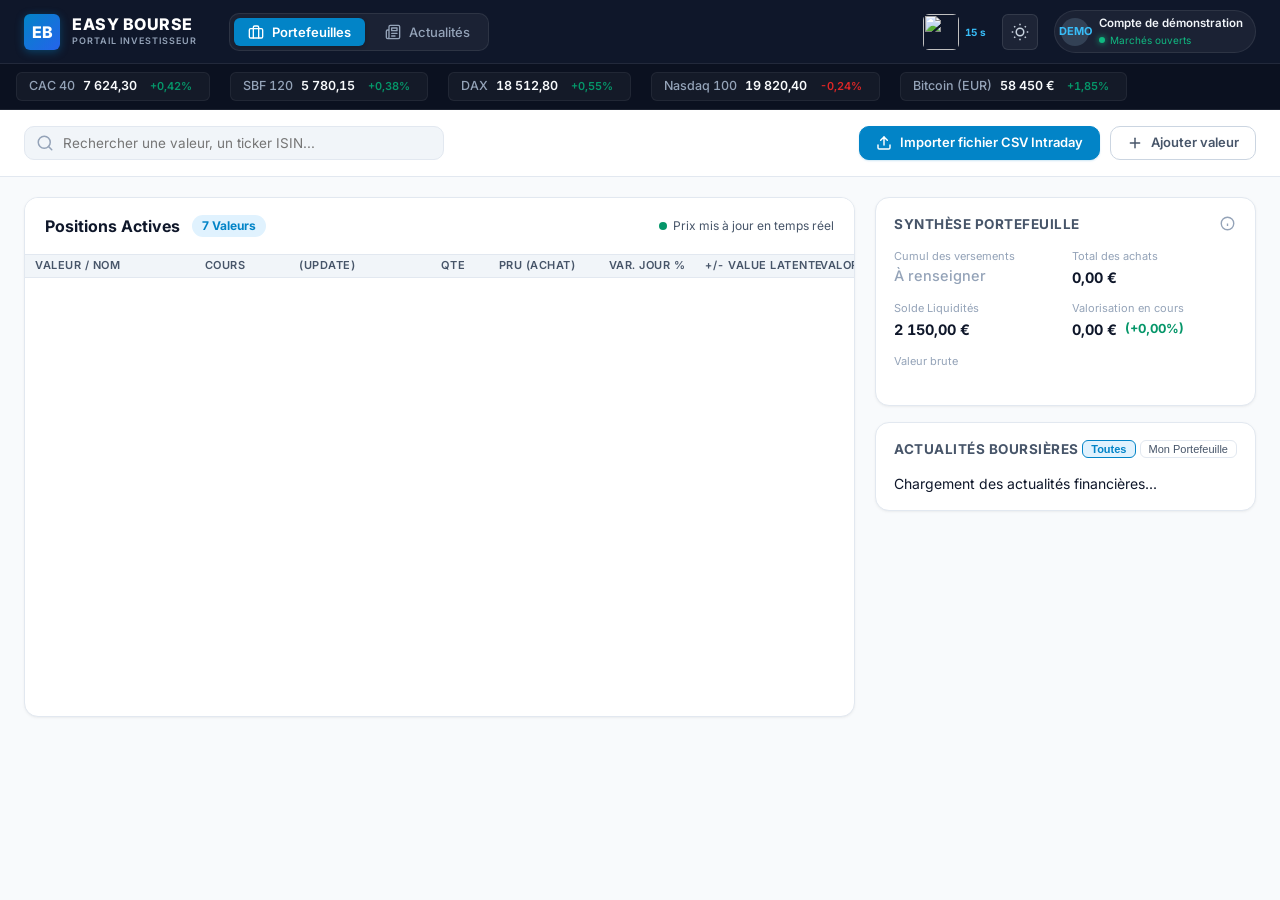
==== index.html @ 6bcb2683 "1st upload original files" ====
<!DOCTYPE html>
<html lang="fr" data-theme="hybrid">

<head>
    <meta charset="UTF-8">
    <meta name="viewport" content="width=device-width, initial-scale=1.0">
    <meta http-equiv="Cache-Control" content="no-cache, no-store, must-revalidate">
    <meta http-equiv="Pragma" content="no-cache">
    <meta http-equiv="Expires" content="0">
    <meta name="description"
        content="Tableau de bord financier EasyBourse : suivi de portefeuille intraday en direct, import CSV, allocation sectorielle et flux d'actualités boursières.">
    <title>EASY BOURSE - Suivi de Portefeuille & Actualités Intraday</title>
    <!-- Google Fonts: Inter -->
    <link rel="preconnect" href="https://fonts.googleapis.com">
    <link rel="preconnect" href="https://fonts.gstatic.com" crossorigin>
    <link href="https://fonts.googleapis.com/css2?family=Inter:wght@300;400;500;600;700;800&display=swap" rel="stylesheet">
    <!-- Chart.js via CDN -->
    <script src="https://cdn.jsdelivr.net/npm/chart.js"></script>
    <!-- Stylesheet -->
    <link rel="stylesheet" href="style.css?v=20260928-5">
</head>

<body>
    <div class="app-container">
        <!-- 1. Barre de navigation haute (Header sombre) -->
        <header class="app-header">
            <div class="header-left">
                <div class="brand">
                    <div class="logo-badge">
                        <span class="logo-eb">EB</span>
                    </div>
                    <div class="brand-text">
                        <span class="brand-title">EASY BOURSE</span>
                        <span class="brand-subtitle">PORTAIL INVESTISSEUR</span>
                    </div>
                </div>

                <!-- Onglets de navigation -->
                <nav class="nav-tabs" aria-label="Navigation principale">
                    <button class="nav-tab active" id="tab-btn-portfolio" data-target="portfolio-view">
                        <svg viewBox="0 0 24 24" width="16" height="16" stroke="currentColor" stroke-width="2" fill="none" stroke-linecap="round" stroke-linejoin="round">
                            <rect x="2" y="7" width="20" height="14" rx="2" ry="2"></rect>
                            <path d="M16 21V5a2 2 0 0 0-2-2h-4a2 2 0 0 0-2 2v16"></path>
                        </svg>
                        Portefeuilles
                    </button>
                    <button class="nav-tab" id="tab-btn-news" data-target="news-view">
                        <svg viewBox="0 0 24 24" width="16" height="16" stroke="currentColor" stroke-width="2" fill="none" stroke-linecap="round" stroke-linejoin="round">
                            <path d="M4 22h16a2 2 0 0 0 2-2V4a2 2 0 0 0-2-2H8a2 2 0 0 0-2 2v16a2 2 0 0 1-2 2Zm0 0a2 2 0 0 1-2-2v-9c0-1.1.9-2 2-2h2"></path>
                            <path d="M18 14h-8"></path>
                            <path d="M15 18h-5"></path>
                            <path d="M10 6h8v4h-8V6Z"></path>
                        </svg>
                        Actualités
                    </button>
                </nav>
            </div>

            <!-- Profil client & Actions Header -->
            <div class="header-right">
                <button type="button" class="yahoo-countdown" id="yahoo-countdown" title="Actualiser les cours" aria-label="Actualiser les cours" aria-live="polite">
                    <img src="https://finance.yahoo.com/favicon.ico" alt="">
                    <strong>15 s</strong>
                </button>
                <button id="theme-toggle-btn" class="icon-button" title="Basculer thème clair/sombre" aria-label="Basculer thème">
                    <svg id="theme-icon-sun" class="theme-icon" viewBox="0 0 24 24" width="18" height="18" stroke="currentColor" stroke-width="2" fill="none">
                        <circle cx="12" cy="12" r="5"></circle>
                        <line x1="12" y1="1" x2="12" y2="3"></line>
                        <line x1="12" y1="21" x2="12" y2="23"></line>
                        <line x1="4.22" y1="4.22" x2="5.64" y2="5.64"></line>
                        <line x1="18.36" y1="18.36" x2="19.78" y2="19.78"></line>
                        <line x1="1" y1="12" x2="3" y2="12"></line>
                        <line x1="21" y1="12" x2="23" y2="12"></line>
                        <line x1="4.22" y1="19.78" x2="5.64" y2="18.36"></line>
                        <line x1="18.36" y1="5.64" x2="19.78" y2="4.22"></line>
                    </svg>
                </button>

                <div class="user-profile">
                    <div class="profile-avatar">DEMO</div>
                    <div class="profile-details">
                        <span class="profile-role">Compte de démonstration</span>
                        <span class="profile-badge"><span class="pulse-dot"></span> Marchés ouverts</span>
                    </div>
                </div>
            </div>
        </header>

        <!-- 2. Bandeau Boursier Vivant (Défilé Continu / Ticker tape) -->
        <div class="ticker-tape-wrapper" id="ticker-tape-wrapper">
            <div class="ticker-tape-track" id="ticker-tape-track">
                <!-- Les cartes d'indices seront injectées et répétées dynamiquement en JS -->
                <div class="ticker-tape-item" id="ticker-cac">
                    <span class="ticker-symbol">CAC 40</span>
                    <span class="ticker-price">7 624,30</span>
                    <span class="ticker-change val-positive">+0,42%</span>
                </div>
                <div class="ticker-tape-item" id="ticker-sbf">
                    <span class="ticker-symbol">SBF 120</span>
                    <span class="ticker-price">5 780,15</span>
                    <span class="ticker-change val-positive">+0,38%</span>
                </div>
                <div class="ticker-tape-item" id="ticker-dax">
                    <span class="ticker-symbol">DAX</span>
                    <span class="ticker-price">18 512,80</span>
                    <span class="ticker-change val-positive">+0,55%</span>
                </div>
                <div class="ticker-tape-item" id="ticker-ndx">
                    <span class="ticker-symbol">Nasdaq 100</span>
                    <span class="ticker-price">19 820,40</span>
                    <span class="ticker-change val-negative">-0,24%</span>
                </div>
                <div class="ticker-tape-item" id="ticker-btc">
                    <span class="ticker-symbol">Bitcoin (EUR)</span>
                    <span class="ticker-price">58 450 €</span>
                    <span class="ticker-change val-positive">+1,85%</span>
                </div>
            </div>
        </div>

        <!-- 3. Barre d'outils (Sur la même ligne : Recherche + Actions) -->
        <div class="toolbar-section">
            <div class="toolbar-search">
                <svg class="search-icon" viewBox="0 0 24 24" width="18" height="18" stroke="currentColor" stroke-width="2" fill="none" stroke-linecap="round" stroke-linejoin="round">
                    <circle cx="11" cy="11" r="8"></circle>
                    <line x1="21" y1="21" x2="16.65" y2="16.65"></line>
                </svg>
                <input type="text" id="watchlist-search" placeholder="Rechercher une valeur, un ticker ISIN..." aria-label="Rechercher une valeur">
            </div>

            <div class="toolbar-actions">
                <input type="file" id="csv-file-input" accept=".csv" style="display: none;">
                <button id="import-btn" class="btn btn-primary" title="Charger un export EasyBourse">
                    <svg viewBox="0 0 24 24" width="16" height="16" stroke="currentColor" stroke-width="2.2" fill="none" stroke-linecap="round" stroke-linejoin="round">
                        <path d="M21 15v4a2 2 0 0 1-2 2H5a2 2 0 0 1-2-2v-4"></path>
                        <polyline points="17 8 12 3 7 8"></polyline>
                        <line x1="12" y1="3" x2="12" y2="15"></line>
                    </svg>
                    Importer fichier CSV Intraday
                </button>

                <button id="open-add-modal-btn" class="btn btn-outline" title="Ajouter une valeur manuellement">
                    <svg viewBox="0 0 24 24" width="16" height="16" stroke="currentColor" stroke-width="2.2" fill="none" stroke-linecap="round" stroke-linejoin="round">
                        <line x1="12" y1="5" x2="12" y2="19"></line>
                        <line x1="5" y1="12" x2="19" y2="12"></line>
                    </svg>
                    Ajouter valeur
                </button>

                <button id="reset-portfolio-btn" class="btn btn-ghost-danger" style="display: none;" title="Réinitialiser le portefeuille">
                    Réinitialiser
                </button>
            </div>
        </div>

        <!-- 4. Contenu Principal : Vues SPA -->
        <main class="main-content">
            <!-- Vue Portefeuilles -->
            <div id="portfolio-view" class="tab-view active">
                <div class="dashboard-layout">
                    <!-- Zone Principale (Gauche) : Tableau des Positions Actives -->
                    <section class="panel positions-panel">
                        <div class="positions-header">
                            <div class="positions-title-group">
                                <h2>Positions Actives</h2>
                                <span class="badge-count" id="positions-count-badge">7 Valeurs</span>
                            </div>
                            <div class="live-status-indicator">
                                <span class="live-dot pulse"></span>
                                <span class="live-label">Prix mis à jour en temps réel</span>
                            </div>
                        </div>

                        <div class="table-responsive">
                            <table class="positions-table" id="watchlist-table">
                                <colgroup>
                                    <col class="column-name">
                                    <col span="8" class="column-data">
                                </colgroup>
                                <thead>
                                    <tr>
                                        <th class="align-left">VALEUR / NOM</th>
                                        <th class="align-right">COURS</th>
                                        <th class="align-right">(UPDATE)</th>
                                        <th class="align-right">QTE</th>
                                        <th class="align-right">PRU (ACHAT)</th>
                                        <th class="align-right">VAR. JOUR %</th>
                                        <th class="align-right">+/- VALUE LATENTE</th>
                                        <th class="align-right">VALORISATION</th>
                                        <th class="align-center action-col"></th>
                                    </tr>
                                </thead>
                                <tbody id="watchlist-body">
                                    <!-- Lignes injectées dynamiquement -->
                                </tbody>
                            </table>
                        </div>
                    </section>

                    <!-- Panneau Latéral Droit (Widgets condensés) -->
                    <aside class="panel-sidebar">
                        <!-- Widget 1: Synthèse Portefeuille -->
                        <div class="card widget-card widget-summary">
                            <div class="widget-header">
                                <h3>Synthèse Portefeuille</h3>
                                <button class="btn-help" id="help-summary-btn" title="Informations sur la valorisation">
                                    <svg viewBox="0 0 24 24" width="15" height="15" stroke="currentColor" stroke-width="2.2" fill="none">
                                        <circle cx="12" cy="12" r="10"></circle>
                                        <line x1="12" y1="16" x2="12" y2="12"></line>
                                        <line x1="12" y1="8" x2="12.01" y2="8"></line>
                                    </svg>
                                </button>
                            </div>

                            <div class="metrics-grid">
                                <div class="metric-item">
                                    <span class="metric-label">Cumul des versements</span>
                                    <input class="metric-value metric-input" id="res-total-invested" type="number" min="0" step="0.01" placeholder="À renseigner" aria-label="Total investi">
                                </div>
                                <div class="metric-item">
                                    <span class="metric-label">Total des achats</span>
                                    <span class="metric-value" id="res-total-purchases">0,00 €</span>
                                </div>
                                <div class="metric-item">
                                    <span class="metric-label">Solde Liquidités</span>
                                    <span class="metric-value" id="res-cash-balance">2 150,00 €</span>
                                </div>
                                <div class="metric-item">
                                    <span class="metric-label">Valorisation en cours</span>
                                    <div class="current-valuation-line">
                                        <span class="metric-value" id="res-current-portfolio-valuation">0,00 €</span>
                                        <span class="performance-badge global-return-value val-positive" id="res-grid-global-return">(+0,00%)</span>
                                    </div>
                                </div>
                                <div class="metric-item">
                                    <span class="metric-label">Valeur brute</span>
                                    <span class="metric-value gross-value" id="res-gross-value" aria-live="polite"></span>
                                </div>
                            </div>
                        </div>

                        <!-- Widget 3: Actualités Boursières (Condensé) -->
                        <div class="card widget-card widget-news">
                            <div class="widget-header">
                                <h3>Actualités Boursières</h3>
                                <div class="mini-filter-tabs">
                                    <button class="mini-tab active" id="filter-all-news-widget" data-feed="all">Toutes</button>
                                    <button class="mini-tab" id="filter-portfolio-news-widget" data-feed="portfolio">Mon Portefeuille</button>
                                </div>
                            </div>
                            <div class="condensed-news-list" id="condensed-news-list">
                                <div class="news-loading-indicator">Chargement des actualités financières...</div>
                            </div>
                        </div>
                    </aside>
                </div>
            </div>

            <!-- Vue Actualités (Complète) -->
            <div id="news-view" class="tab-view" style="display: none;">
                <div class="news-full-layout">
                    <div class="news-full-header">
                        <div>
                            <h2>Actualités Financières & Analyses de Marché</h2>
                            <p class="news-subtitle">Flux en direct agrégés depuis Boursorama, Les Échos et Yahoo Finance</p>
                        </div>
                        <div class="news-full-controls">
                            <input type="text" id="news-search-input" placeholder="Filtrer les actualités par mot-clé..." class="news-search-field">
                            <div class="news-feed-buttons">
                                <button class="btn btn-filter active" data-filter="all">Tous les flux</button>
                                <button class="btn btn-filter" data-filter="portfolio">Liées au portefeuille</button>
                            </div>
                            <button id="refresh-news-full-btn" class="btn btn-secondary">
                                <svg viewBox="0 0 24 24" width="15" height="15" stroke="currentColor" stroke-width="2" fill="none">
                                    <path d="M21.5 2v6h-6M21.34 15.57a10 10 0 1 1-.57-8.38l5.67-5.67"></path>
                                </svg>
                                Actualiser les flux
                            </button>
                        </div>
                    </div>
                    <div class="news-cards-grid" id="full-news-cards-grid">
                        <!-- Articles complets injectés via JS -->
                    </div>
                </div>
            </div>
        </main>
    </div>

    <!-- Modal : Ajouter une valeur manuellement -->
    <div class="modal-overlay" id="add-modal" style="display: none;">
        <div class="modal-content">
            <div class="modal-header">
                <h3>Ajouter une valeur à la Watchlist</h3>
                <button class="modal-close" id="close-add-modal-btn">&times;</button>
            </div>
            <form id="add-ticker-form" class="modal-form">
                <div class="form-group">
                    <label for="new-ticker-name">Nom de la valeur (ex: TotalEnergies)</label>
                    <input type="text" id="new-ticker-name" placeholder="Nom de l'entreprise" required>
                </div>
                <div class="form-row">
                    <div class="form-group">
                        <label for="new-ticker-isin">Code ISIN / Ticker (ex: FR0000120271)</label>
                        <input type="text" id="new-ticker-isin" placeholder="Code ISIN" required>
                    </div>
                    <div class="form-group">
                        <label for="new-ticker-qty">Quantité</label>
                        <input type="number" id="new-ticker-qty" placeholder="Ex: 50" min="1" step="1" value="10" required>
                    </div>
                </div>
                <div class="form-row">
                    <div class="form-group">
                        <label for="new-ticker-pru">PRU d'achat (€)</label>
                        <input type="number" id="new-ticker-pru" placeholder="Ex: 55.40" step="0.01" min="0" required>
                    </div>
                    <div class="form-group">
                        <label for="new-ticker-price">Cours actuel (€)</label>
                        <input type="number" id="new-ticker-price" placeholder="Ex: 58.20" step="0.01" min="0" required>
                    </div>
                </div>
                <div class="modal-actions">
                    <button type="button" class="btn btn-outline" id="cancel-add-btn">Annuler</button>
                    <button type="submit" class="btn btn-primary">Ajouter la position</button>
                </div>
            </form>
        </div>
    </div>

    <!-- Modal : Explication Synthèse -->
    <div class="modal-overlay" id="help-modal" style="display: none;">
        <div class="modal-content" style="max-width: 480px;">
            <div class="modal-header">
                <h3>Comprendre votre synthèse financière</h3>
                <button class="modal-close" id="close-help-modal-btn">&times;</button>
            </div>
            <div class="modal-body" style="font-size: 13.5px; line-height: 1.6; color: var(--text-secondary);">
                <p><strong>Cumul des versements :</strong> Montant total des versements effectués sur le compte. Cette valeur est saisie manuellement.</p>
                <p style="margin-top: 10px;"><strong>Total des achats :</strong> Somme des achats de toutes les positions, calculée avec la quantité multipliée par le PRU de chaque valeur.</p>
                <p style="margin-top: 10px;"><strong>Solde Liquidités :</strong> Espèces actuellement disponibles sur le compte.</p>
                <p style="margin-top: 10px;"><strong>Valorisation en cours :</strong> Valeur actuelle du portefeuille, calculée avec les derniers cours Yahoo Finance disponibles, à laquelle sont ajoutées les liquidités.</p>
                <p style="margin-top: 10px;"><strong>Valeur brute :</strong> Valorisation en cours moins le cumul des versements. Le pourcentage entre parenthèses correspond à cette différence rapportée au cumul des versements.</p>
                <p style="margin-top: 10px;"><strong>Plus-value latente :</strong> Écart entre la valorisation en cours et le total des achats, exprimé en pourcentage du total des achats. Vert signifie positif, rouge signifie négatif.</p>
            </div>
        </div>
    </div>

    <!-- Application Logic Scripts -->
    <script src="rss-parser.js"></script>
    <script src="yahoo-service.js?v=20260928-3"></script>
    <script src="app.js?v=20260928-11"></script>
<script type="module" src="https://static.cloudflareinsights.com/beacon.min.js/vce701823e78c4301a35b7e07294d87301792088814092" integrity="sha512-UKNk8GbxkABxKcXYuLkO16EleLGUkcvJWtpSNmExE0Too3ZaFAxTscNWEc1OdAv5/BikHawapSCaiD2XCmp+Bw==" nonce="0GbR03OJjsDJC8R7IN7KRw==" data-cf-beacon='{"version":"2024.11.0","token":"36b4216ae2dc4d5488c249161e71fe1e","spa":2}' crossorigin="anonymous"></script>
</body>

</html>
---- style.css ----
/* EASY BOURSE - Design System & Modern UI Stylesheet */

:root {
    /* Theme Hybride EasyBourse (Default) */
    --bg-app: #f8fafc;
    --bg-header: #0f172a;
    --bg-header-hover: #1e293b;
    --bg-card: #ffffff;
    --bg-card-subtle: #f1f5f9;
    --bg-hover: #f8fafc;
    
    --border-color: #e2e8f0;
    --border-subtle: #f1f5f9;
    --border-strong: #cbd5e1;

    --text-primary: #0f172a;
    --text-secondary: #475569;
    --text-muted: #94a3b8;
    --text-inverse: #ffffff;

    /* Financial & Brand Colors */
    --brand-primary: #0284c7;       /* Bleu EasyBourse */
    --brand-primary-hover: #0369a1;
    --brand-primary-light: #e0f2fe;

    --color-success: #059669;       /* Vert positif net */
    --color-success-bg: rgba(5, 150, 105, 0.1);
    --color-danger: #dc2626;        /* Rouge négatif net */
    --color-danger-bg: rgba(220, 38, 38, 0.1);

    --color-accent-gold: #d97706;

    /* Typography & Shadows */
    --font-family: 'Inter', -apple-system, BlinkMacSystemFont, 'Segoe UI', Roboto, sans-serif;
    --shadow-card: 0 1px 3px 0 rgba(0, 0, 0, 0.05), 0 1px 2px -1px rgba(0, 0, 0, 0.03);
    --shadow-card-hover: 0 4px 6px -1px rgba(0, 0, 0, 0.07), 0 2px 4px -2px rgba(0, 0, 0, 0.05);
    --shadow-dropdown: 0 10px 15px -3px rgba(0, 0, 0, 0.1), 0 4px 6px -4px rgba(0, 0, 0, 0.1);

    --radius-sm: 6px;
    --radius-md: 10px;
    --radius-lg: 14px;
    --radius-pill: 9999px;

    --transition-fast: 0.15s ease;
    --transition-normal: 0.25s cubic-bezier(0.4, 0, 0.2, 1);
}

/* Thème 100% Sombre */
[data-theme="dark"] {
    --bg-app: #090d16;
    --bg-header: #070a10;
    --bg-header-hover: #131a29;
    --bg-card: #111827;
    --bg-card-subtle: #1a2233;
    --bg-hover: #1e293b;

    --border-color: #1f2937;
    --border-subtle: #172030;
    --border-strong: #374151;

    --text-primary: #f9fafb;
    --text-secondary: #9ca3af;
    --text-muted: #6b7280;
    --text-inverse: #ffffff;

    --brand-primary-light: rgba(2, 132, 199, 0.2);
    --shadow-card: 0 1px 3px 0 rgba(0, 0, 0, 0.3);
    --shadow-card-hover: 0 4px 10px rgba(0, 0, 0, 0.5);
}

/* Base Reset */
*, *::before, *::after {
    margin: 0;
    padding: 0;
    box-sizing: border-box;
}

body {
    font-family: var(--font-family);
    background-color: var(--bg-app);
    color: var(--text-primary);
    font-size: 14px;
    line-height: 1.5;
    -webkit-font-smoothing: antialiased;
    min-height: 100vh;
    overflow-x: hidden;
}

.app-container {
    display: flex;
    flex-direction: column;
    min-height: 100vh;
}

/* 1. Header Sombre EasyBourse */
.app-header {
    background-color: var(--bg-header);
    color: #ffffff;
    height: 64px;
    padding: 0 24px;
    display: flex;
    align-items: center;
    justify-content: space-between;
    border-bottom: 1px solid rgba(255, 255, 255, 0.08);
    position: sticky;
    top: 0;
    z-index: 50;
}

.header-left {
    display: flex;
    align-items: center;
    gap: 32px;
}

.brand {
    display: flex;
    align-items: center;
    gap: 12px;
    text-decoration: none;
}

.logo-badge {
    width: 36px;
    height: 36px;
    background: linear-gradient(135deg, #0284c7, #2563eb);
    border-radius: var(--radius-sm);
    display: flex;
    align-items: center;
    justify-content: center;
    box-shadow: 0 2px 8px rgba(2, 132, 199, 0.4);
}

.logo-eb {
    color: #ffffff;
    font-weight: 800;
    font-size: 16px;
    letter-spacing: -0.5px;
}

.brand-text {
    display: flex;
    flex-direction: column;
}

.brand-title {
    font-weight: 800;
    font-size: 16px;
    letter-spacing: 0.5px;
    color: #ffffff;
    line-height: 1.1;
}

.brand-subtitle {
    font-size: 9px;
    letter-spacing: 1px;
    color: #94a3b8;
    font-weight: 600;
}

/* Onglets de navigation */
.nav-tabs {
    display: flex;
    align-items: center;
    gap: 6px;
    background: rgba(255, 255, 255, 0.05);
    padding: 4px;
    border-radius: var(--radius-md);
    border: 1px solid rgba(255, 255, 255, 0.08);
}

.nav-tab {
    background: transparent;
    border: none;
    color: #94a3b8;
    font-family: var(--font-family);
    font-size: 13px;
    font-weight: 500;
    padding: 6px 14px;
    border-radius: var(--radius-sm);
    cursor: pointer;
    display: flex;
    align-items: center;
    gap: 8px;
    transition: var(--transition-fast);
}

.nav-tab:hover {
    color: #ffffff;
    background: rgba(255, 255, 255, 0.08);
}

.nav-tab.active {
    background: #0284c7;
    color: #ffffff;
    font-weight: 600;
    box-shadow: 0 1px 4px rgba(0, 0, 0, 0.2);
}

/* Header Droite & Profil */
.header-right {
    display: flex;
    align-items: center;
    gap: 16px;
}

.yahoo-countdown {
    display: inline-flex;
    align-items: center;
    gap: 6px;
    color: #94a3b8;
    font-size: 10px;
    font-weight: 500;
    white-space: nowrap;
    padding: 0;
    border: 0;
    background: transparent;
    font-family: inherit;
    cursor: pointer;
    transition: var(--transition-fast);
}

.yahoo-countdown:hover:not(:disabled) {
    filter: brightness(1.2);
}

.yahoo-countdown:focus-visible {
    outline: 2px solid #38bdf8;
    outline-offset: 3px;
    border-radius: var(--radius-sm);
}

.yahoo-countdown:disabled {
    cursor: wait;
}

.yahoo-countdown.loading img {
    animation: live-pulse 1.2s infinite;
}

.yahoo-countdown img {
    width: 36px;
    height: 36px;
    border-radius: var(--radius-sm);
    object-fit: cover;
}

.yahoo-countdown strong {
    color: #38bdf8;
    font-variant-numeric: tabular-nums;
}

.icon-button {
    background: rgba(255, 255, 255, 0.06);
    border: 1px solid rgba(255, 255, 255, 0.1);
    color: #cbd5e1;
    width: 36px;
    height: 36px;
    border-radius: var(--radius-sm);
    display: flex;
    align-items: center;
    justify-content: center;
    cursor: pointer;
    transition: var(--transition-fast);
}

.icon-button:hover {
    background: rgba(255, 255, 255, 0.12);
    color: #ffffff;
}

.user-profile {
    display: flex;
    align-items: center;
    gap: 10px;
    background: rgba(255, 255, 255, 0.05);
    border: 1px solid rgba(255, 255, 255, 0.08);
    padding: 4px 12px 4px 6px;
    border-radius: var(--radius-pill);
}

.profile-avatar {
    width: 28px;
    height: 28px;
    border-radius: 50%;
    background: #334155;
    color: #38bdf8;
    display: flex;
    align-items: center;
    justify-content: center;
    font-weight: 700;
    font-size: 11px;
}

.profile-details {
    display: flex;
    flex-direction: column;
}

.profile-role {
    font-size: 11.5px;
    font-weight: 600;
    color: #f1f5f9;
}

.profile-badge {
    font-size: 10px;
    color: #10b981;
    display: flex;
    align-items: center;
    gap: 5px;
}

.pulse-dot {
    width: 6px;
    height: 6px;
    background-color: #10b981;
    border-radius: 50%;
    display: inline-block;
    box-shadow: 0 0 6px #10b981;
    animation: live-pulse 2s infinite ease-in-out;
}

@keyframes live-pulse {
    0%, 100% { transform: scale(1); opacity: 1; }
    50% { transform: scale(1.3); opacity: 0.6; }
}

/* 2. Bandeau Boursier Vivant (Ticker tape / Défilé continu) */
.ticker-tape-wrapper {
    background-color: #0b1120;
    border-bottom: 1px solid rgba(255, 255, 255, 0.08);
    overflow: hidden;
    white-space: nowrap;
    position: relative;
    user-select: none;
}

.ticker-tape-track {
    display: inline-flex;
    align-items: center;
    gap: 20px;
    padding: 8px 16px;
    animation: marquee-scroll 35s linear infinite;
}

.ticker-tape-wrapper:hover .ticker-tape-track {
    animation-play-state: paused;
}

@keyframes marquee-scroll {
    0% { transform: translateX(0); }
    100% { transform: translateX(-50%); }
}

.ticker-tape-item {
    display: inline-flex;
    align-items: center;
    gap: 8px;
    background: rgba(255, 255, 255, 0.04);
    border: 1px solid rgba(255, 255, 255, 0.06);
    padding: 4px 12px;
    border-radius: var(--radius-sm);
    font-size: 12.5px;
    font-variant-numeric: tabular-nums;
    cursor: pointer;
    transition: var(--transition-fast);
}

.ticker-tape-item:hover {
    background: rgba(255, 255, 255, 0.08);
    border-color: rgba(255, 255, 255, 0.15);
}

.ticker-symbol {
    color: #94a3b8;
    font-weight: 500;
}

.ticker-price {
    color: #f8fafc;
    font-weight: 600;
}

.ticker-change {
    font-size: 11px;
    font-weight: 700;
    padding: 1px 5px;
    border-radius: 4px;
}

/* 3. Barre d'outils unifiée */
.toolbar-section {
    display: flex;
    align-items: center;
    justify-content: space-between;
    gap: 16px;
    padding: 16px 24px;
    background-color: var(--bg-card);
    border-bottom: 1px solid var(--border-color);
}

.toolbar-search {
    position: relative;
    flex: 1;
    max-width: 420px;
}

.search-icon {
    position: absolute;
    left: 12px;
    top: 50%;
    transform: translateY(-50%);
    color: var(--text-muted);
    pointer-events: none;
}

.toolbar-search input {
    width: 100%;
    padding: 8px 12px 8px 38px;
    font-family: var(--font-family);
    font-size: 13.5px;
    background-color: var(--bg-card-subtle);
    border: 1px solid var(--border-color);
    border-radius: var(--radius-md);
    color: var(--text-primary);
    outline: none;
    transition: var(--transition-fast);
}

.toolbar-search input:focus {
    border-color: var(--brand-primary);
    box-shadow: 0 0 0 3px var(--brand-primary-light);
    background-color: var(--bg-card);
}

.toolbar-actions {
    display: flex;
    align-items: center;
    gap: 10px;
}

/* Base Buttons */
.btn {
    display: inline-flex;
    align-items: center;
    gap: 8px;
    font-family: var(--font-family);
    font-size: 13px;
    font-weight: 600;
    padding: 8px 16px;
    border-radius: var(--radius-md);
    border: 1px solid transparent;
    cursor: pointer;
    transition: var(--transition-fast);
    line-height: 1.2;
}

.btn-primary {
    background-color: var(--brand-primary);
    color: #ffffff;
    border-color: var(--brand-primary);
    box-shadow: 0 1px 2px rgba(2, 132, 199, 0.2);
}

.btn-primary:hover {
    background-color: var(--brand-primary-hover);
}

.btn-secondary {
    background-color: var(--bg-card-subtle);
    color: var(--text-primary);
    border-color: var(--border-color);
}

.btn-secondary:hover {
    background-color: var(--border-color);
}

.btn.loading,
.btn.loading:hover {
    background-color: #f59e0b;
    border-color: #d97706;
    color: #ffffff;
    cursor: wait;
}

.pill-variation.yahoo-refresh-flash {
    animation: yahooVariationFlash 900ms ease-in-out;
}

@keyframes yahooVariationFlash {
    0%, 100% {
        filter: brightness(1);
        transform: scale(1);
    }
    45% {
        filter: brightness(1.45);
        transform: scale(1.08);
    }
}

.btn-outline {
    background-color: transparent;
    color: var(--text-secondary);
    border-color: var(--border-strong);
}

.btn-outline:hover {
    background-color: var(--bg-card-subtle);
    color: var(--text-primary);
}

.btn-ghost-danger {
    background-color: var(--color-danger-bg);
    color: var(--color-danger);
    border: 1px solid rgba(220, 38, 38, 0.2);
}

.btn-ghost-danger:hover {
    background-color: var(--color-danger);
    color: #ffffff;
}

/* 4. Layout Principal & Grid */
.main-content {
    flex: 1;
    padding: 20px 24px;
}

.tab-view {
    display: none;
}

.tab-view.active {
    display: block;
}

.dashboard-layout {
    display: grid;
    grid-template-columns: minmax(0, 2.4fr) minmax(340px, 1.1fr);
    gap: 20px;
    align-items: start;
}

/* Panel Positions Actives */
.panel {
    background-color: var(--bg-card);
    border: 1px solid var(--border-color);
    border-radius: var(--radius-lg);
    box-shadow: var(--shadow-card);
    overflow: hidden;
}

.positions-panel {
    min-height: 520px;
}

.positions-header {
    display: flex;
    align-items: center;
    justify-content: space-between;
    padding: 16px 20px;
    border-bottom: 1px solid var(--border-color);
    background-color: var(--bg-card);
}

.positions-title-group {
    display: flex;
    align-items: center;
    gap: 12px;
}

.positions-header h2 {
    font-size: 16px;
    font-weight: 700;
    color: var(--text-primary);
}

.badge-count {
    background-color: var(--brand-primary-light);
    color: var(--brand-primary);
    font-size: 12px;
    font-weight: 700;
    padding: 2px 10px;
    border-radius: var(--radius-pill);
}

.live-status-indicator {
    display: flex;
    align-items: center;
    gap: 6px;
    font-size: 12px;
    color: var(--text-secondary);
}

.live-dot {
    width: 8px;
    height: 8px;
    border-radius: 50%;
    background-color: var(--color-success);
}

.live-dot.pulse {
    animation: live-pulse 1.8s infinite;
}

/* Table des Positions Actives */
.table-responsive {
    overflow-x: auto;
}

.positions-table {
    width: 100%;
    min-width: 1000px;
    border-collapse: collapse;
    table-layout: fixed;
    font-variant-numeric: tabular-nums;
    font-size: 13px;
}

.positions-table .column-data {
    width: 110px;
}

.positions-table thead th {
    background-color: var(--bg-card-subtle);
    color: var(--text-secondary);
    font-size: 11px;
    font-weight: 600;
    text-transform: uppercase;
    letter-spacing: 0.5px;
    padding: 12px 16px;
    border-bottom: 1px solid var(--border-color);
    white-space: nowrap;
}

.positions-table tbody tr {
    border-bottom: 1px solid var(--border-subtle);
    transition: background-color var(--transition-fast);
    cursor: pointer;
}

.positions-table tbody tr:hover {
    background-color: var(--bg-hover);
}

.positions-table tbody tr.opcvm-row {
    background-color: rgba(173, 101, 143, 0.12);
}

.positions-table tbody tr.opcvm-row:hover {
    background-color: rgba(173, 101, 143, 0.2);
}

.positions-table tbody tr.opcvm-row td:first-child {
    border-left: 3px solid #ad658f;
}

.positions-table tbody tr.selected-row {
    background-color: rgba(2, 132, 199, 0.05);
    border-left: 3px solid var(--brand-primary);
}

.positions-table td {
    padding: 14px 16px;
    vertical-align: middle;
}

.update-delay-cell {
    font-variant-numeric: tabular-nums;
    letter-spacing: 0.04em;
    min-width: 78px;
}

.align-left { text-align: left; }
.align-right { text-align: right; }
.align-center { text-align: center; }

.ticker-cell-name {
    display: flex;
    flex-direction: column;
}

.stock-symbol {
    font-weight: 700;
    color: var(--text-primary);
    font-size: 13.5px;
}

.stock-isin {
    font-size: 11px;
    color: var(--text-muted);
    font-family: monospace;
}

.stock-identifiers {
    display: block;
    max-width: 100%;
    font-size: 9px;
    line-height: 1.4;
    white-space: nowrap;
    overflow: hidden;
    text-overflow: ellipsis;
}

.val-positive {
    color: var(--color-success) !important;
    font-weight: 600;
}

.val-negative {
    color: var(--color-danger) !important;
    font-weight: 600;
}

.pill-variation {
    display: inline-block;
    padding: 2px 8px;
    border-radius: var(--radius-sm);
    font-size: 12px;
    font-weight: 600;
}

.pill-variation.positive {
    background-color: var(--color-success-bg);
    color: var(--color-success);
}

.pill-variation.negative {
    background-color: var(--color-danger-bg);
    color: var(--color-danger);
}

.action-btn-delete {
    background: transparent;
    border: none;
    color: var(--text-muted);
    width: 28px;
    height: 28px;
    border-radius: var(--radius-sm);
    cursor: pointer;
    display: inline-flex;
    align-items: center;
    justify-content: center;
    transition: var(--transition-fast);
}

.action-btn-delete:hover {
    background-color: var(--color-danger-bg);
    color: var(--color-danger);
}

/* Flash Animations on Realtime price changes */
.flash-green {
    animation: flash-bg-green 1.2s ease-out;
}

.flash-red {
    animation: flash-bg-red 1.2s ease-out;
}

.price-unavailable {
    color: var(--text-muted);
    font-weight: 700;
}

@keyframes flash-bg-green {
    0% { background-color: rgba(5, 150, 105, 0.25); }
    100% { background-color: transparent; }
}

@keyframes flash-bg-red {
    0% { background-color: rgba(220, 38, 38, 0.25); }
    100% { background-color: transparent; }
}

/* 5. Panneau Latéral Droit (Widgets condensés) */
.panel-sidebar {
    display: flex;
    flex-direction: column;
    gap: 16px;
}

.widget-card {
    background-color: var(--bg-card);
    border: 1px solid var(--border-color);
    border-radius: var(--radius-lg);
    box-shadow: var(--shadow-card);
    padding: 16px 18px;
}

.widget-header {
    display: flex;
    align-items: center;
    justify-content: space-between;
    margin-bottom: 14px;
}

.widget-header h3 {
    font-size: 13.5px;
    font-weight: 700;
    color: var(--text-secondary);
    text-transform: uppercase;
    letter-spacing: 0.5px;
}

.btn-help {
    background: transparent;
    border: none;
    color: var(--text-muted);
    cursor: pointer;
    display: flex;
    align-items: center;
    padding: 2px;
    border-radius: 50%;
    transition: var(--transition-fast);
}

.btn-help:hover {
    color: var(--brand-primary);
}

/* Widget Synthèse */
.total-valuation-block {
    background-color: var(--bg-card-subtle);
    border: 1px solid var(--border-subtle);
    border-radius: var(--radius-md);
    padding: 12px 14px;
    margin-bottom: 14px;
}

.sub-caption {
    font-size: 11px;
    color: var(--text-muted);
    text-transform: uppercase;
    letter-spacing: 0.5px;
    display: block;
    margin-bottom: 4px;
}

.valuation-row {
    display: flex;
    align-items: baseline;
    justify-content: space-between;
}

.global-return-row {
    display: flex;
    align-items: center;
    justify-content: space-between;
    margin-top: 8px;
}

.total-amount {
    font-size: 24px;
    font-weight: 800;
    color: var(--text-primary);
    font-variant-numeric: tabular-nums;
    letter-spacing: -0.5px;
}

.performance-badge {
    font-size: 12.5px;
    font-weight: 700;
    padding: 2px 8px;
    border-radius: var(--radius-sm);
    background-color: var(--color-success-bg);
}

.metrics-grid {
    display: grid;
    grid-template-columns: 1fr 1fr;
    gap: 12px;
}

.metric-item {
    display: flex;
    flex-direction: column;
}

.metric-label {
    font-size: 11px;
    color: var(--text-muted);
    margin-bottom: 2px;
}

.metric-value {
    font-size: 14.5px;
    font-weight: 700;
    color: var(--text-primary);
    font-variant-numeric: tabular-nums;
}

.metric-input {
    width: 100%;
    padding: 0;
    border: 0;
    outline: none;
    background: transparent;
    font-family: inherit;
}

.metric-input::placeholder {
    color: var(--text-muted);
    font-weight: 500;
}

.metric-input:focus {
    color: var(--brand-primary);
}

.gross-value {
    min-height: 16px;
    margin-top: 2px;
    font-size: 14.5px;
    line-height: 1.2;
    font-variant-numeric: tabular-nums;
}

.global-return-value {
    align-self: center;
    margin-top: 0;
    padding: 0;
    background-color: transparent;
}

.current-valuation-line {
    display: flex;
    align-items: baseline;
    gap: 8px;
    flex-wrap: wrap;
}

.dividend-flex {
    display: flex;
    align-items: center;
    gap: 6px;
    flex-wrap: wrap;
}

.badge-mini-tag {
    font-size: 10px;
    font-weight: 600;
    padding: 1px 5px;
    background-color: rgba(217, 119, 6, 0.1);
    color: var(--color-accent-gold);
    border-radius: 4px;
}

/* Widget Allocation Sectorielle */
.donut-container {
    height: 180px;
    position: relative;
    margin-bottom: 12px;
}

.sector-legend {
    display: grid;
    grid-template-columns: 1fr 1fr;
    gap: 8px 12px;
}

.legend-item {
    display: flex;
    align-items: center;
    gap: 6px;
    font-size: 11.5px;
}

.legend-dot {
    width: 9px;
    height: 9px;
    border-radius: 50%;
    flex-shrink: 0;
}

.legend-name {
    color: var(--text-secondary);
    white-space: nowrap;
    overflow: hidden;
    text-overflow: ellipsis;
    flex: 1;
}

.legend-pct {
    font-weight: 700;
    color: var(--text-primary);
}

/* Widget Actualités Condensé */
.mini-filter-tabs {
    display: flex;
    gap: 4px;
}

.mini-tab {
    background: transparent;
    border: 1px solid var(--border-color);
    color: var(--text-secondary);
    font-size: 11px;
    font-weight: 500;
    padding: 2px 8px;
    border-radius: var(--radius-sm);
    cursor: pointer;
    transition: var(--transition-fast);
}

.mini-tab.active {
    background-color: var(--brand-primary-light);
    color: var(--brand-primary);
    border-color: var(--brand-primary);
    font-weight: 600;
}

.condensed-news-list {
    display: flex;
    flex-direction: column;
    gap: 10px;
    max-height: 280px;
    overflow-y: auto;
}

.condensed-news-item {
    padding: 8px 10px;
    border-radius: var(--radius-sm);
    background-color: var(--bg-card-subtle);
    border: 1px solid var(--border-subtle);
    text-decoration: none;
    display: flex;
    flex-direction: column;
    gap: 4px;
    transition: var(--transition-fast);
}

.condensed-news-item:hover {
    border-color: var(--border-strong);
    background-color: var(--bg-hover);
}

.news-item-top {
    display: flex;
    justify-content: space-between;
    align-items: center;
}

.news-item-source {
    font-size: 10px;
    font-weight: 600;
    color: var(--brand-primary);
    text-transform: uppercase;
}

.news-item-date {
    font-size: 10px;
    color: var(--text-muted);
}

.news-item-title {
    font-size: 12.5px;
    font-weight: 600;
    color: var(--text-primary);
    line-height: 1.35;
}

.news-ticker-tag {
    align-self: flex-start;
    font-size: 9.5px;
    font-weight: 700;
    padding: 1px 6px;
    border-radius: 4px;
    background-color: rgba(2, 132, 199, 0.12);
    color: var(--brand-primary);
}

/* 6. Vue Actualités Plein Format */
.news-full-layout {
    display: flex;
    flex-direction: column;
    gap: 20px;
}

.news-full-header {
    background-color: var(--bg-card);
    border: 1px solid var(--border-color);
    border-radius: var(--radius-lg);
    padding: 20px 24px;
    display: flex;
    flex-wrap: wrap;
    align-items: center;
    justify-content: space-between;
    gap: 16px;
}

.news-subtitle {
    font-size: 13px;
    color: var(--text-muted);
    margin-top: 4px;
}

.news-full-controls {
    display: flex;
    align-items: center;
    gap: 12px;
    flex-wrap: wrap;
}

.news-search-field {
    padding: 8px 14px;
    border-radius: var(--radius-md);
    border: 1px solid var(--border-color);
    background-color: var(--bg-card-subtle);
    color: var(--text-primary);
    font-family: var(--font-family);
    font-size: 13px;
    min-width: 250px;
}

.news-cards-grid {
    display: grid;
    grid-template-columns: repeat(auto-fill, minmax(360px, 1fr));
    gap: 18px;
}

.news-full-card {
    background-color: var(--bg-card);
    border: 1px solid var(--border-color);
    border-radius: var(--radius-lg);
    padding: 18px;
    display: flex;
    flex-direction: column;
    justify-content: space-between;
    gap: 12px;
    text-decoration: none;
    box-shadow: var(--shadow-card);
    transition: var(--transition-fast);
}

.news-full-card:hover {
    transform: translateY(-2px);
    box-shadow: var(--shadow-card-hover);
    border-color: var(--brand-primary);
}

/* 7. Modal & Overlays */
.modal-overlay {
    position: fixed;
    top: 0;
    left: 0;
    right: 0;
    bottom: 0;
    background: rgba(15, 23, 42, 0.6);
    backdrop-filter: blur(4px);
    display: flex;
    align-items: center;
    justify-content: center;
    z-index: 100;
}

.modal-content {
    background-color: var(--bg-card);
    border: 1px solid var(--border-color);
    border-radius: var(--radius-lg);
    padding: 24px;
    width: 100%;
    max-width: 440px;
    box-shadow: var(--shadow-dropdown);
}

.modal-header {
    display: flex;
    align-items: center;
    justify-content: space-between;
    margin-bottom: 16px;
}

.modal-close {
    background: transparent;
    border: none;
    font-size: 22px;
    color: var(--text-muted);
    cursor: pointer;
}

.form-group {
    display: flex;
    flex-direction: column;
    gap: 6px;
    margin-bottom: 14px;
}

.form-group label {
    font-size: 12px;
    font-weight: 600;
    color: var(--text-secondary);
}

.form-group input {
    padding: 8px 12px;
    border: 1px solid var(--border-color);
    background-color: var(--bg-card-subtle);
    border-radius: var(--radius-sm);
    color: var(--text-primary);
    font-family: var(--font-family);
    outline: none;
}

.form-row {
    display: grid;
    grid-template-columns: 1fr 1fr;
    gap: 12px;
}

.modal-actions {
    display: flex;
    justify-content: flex-end;
    gap: 10px;
    margin-top: 10px;
}

/* Responsive Breakpoints */
@media (max-width: 1100px) {
    .dashboard-layout {
        grid-template-columns: 1fr;
    }

    .toolbar-section {
        flex-direction: column;
        align-items: stretch;
    }

    .toolbar-actions {
        flex-wrap: wrap;
    }
}

@media (max-width: 768px) {
    .app-header {
        height: auto;
        padding: 12px 16px;
        flex-direction: column;
        gap: 12px;
    }

    .header-left, .header-right {
        width: 100%;
        justify-content: space-between;
    }
}

/* ==========================================================================
   4. MODIFICATIONS : Table des positions condensée (Hauteur /2)
   ========================================================================== */

.positions-table th,
.positions-table td {
    padding: 4px 10px !important;
    line-height: 1.25 !important;
}

.positions-table .ticker-info {
    gap: 2px !important;
}

.positions-table .ticker-name {
    font-size: 13px !important;
}

.positions-table .ticker-isin {
    font-size: 10px !important;
}

.positions-table .action-btn {
    padding: 2px 6px !important;
    height: 24px !important;
}
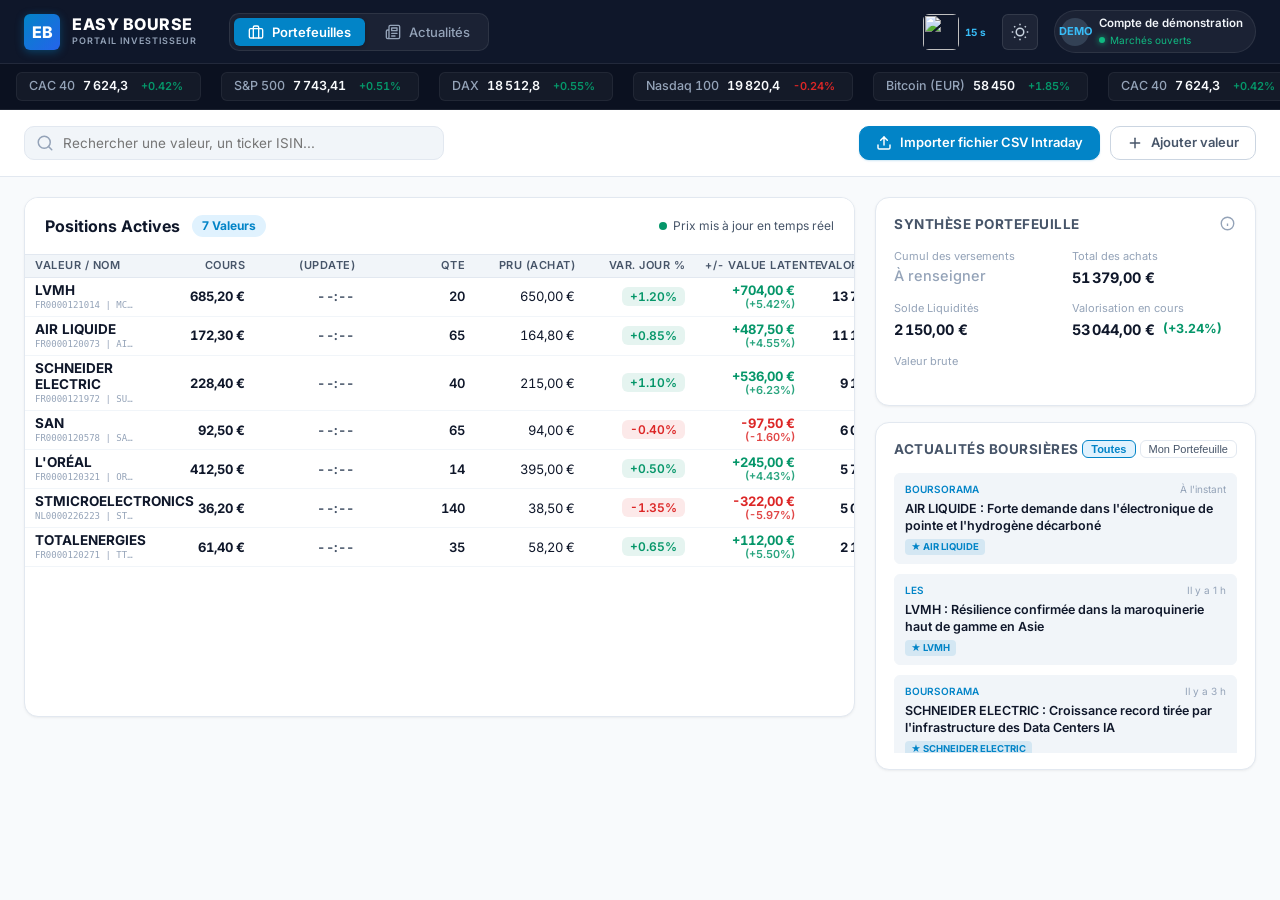
==== commit 95394230: "2nd upload vscode" ====
--- a/index.html
+++ b/index.html
@@ -348,7 +348,6 @@
     <script src="rss-parser.js"></script>
     <script src="yahoo-service.js?v=20260928-3"></script>
     <script src="app.js?v=20260928-11"></script>
-<script type="module" src="https://static.cloudflareinsights.com/beacon.min.js/vce701823e78c4301a35b7e07294d87301792088814092" integrity="sha512-UKNk8GbxkABxKcXYuLkO16EleLGUkcvJWtpSNmExE0Too3ZaFAxTscNWEc1OdAv5/BikHawapSCaiD2XCmp+Bw==" nonce="0GbR03OJjsDJC8R7IN7KRw==" data-cf-beacon='{"version":"2024.11.0","token":"36b4216ae2dc4d5488c249161e71fe1e","spa":2}' crossorigin="anonymous"></script>
 </body>
 
 </html>
--- a/style.css
+++ b/style.css
@@ -1273,4 +1273,4 @@
 .positions-table .action-btn {
     padding: 2px 6px !important;
     height: 24px !important;
-}
+}
